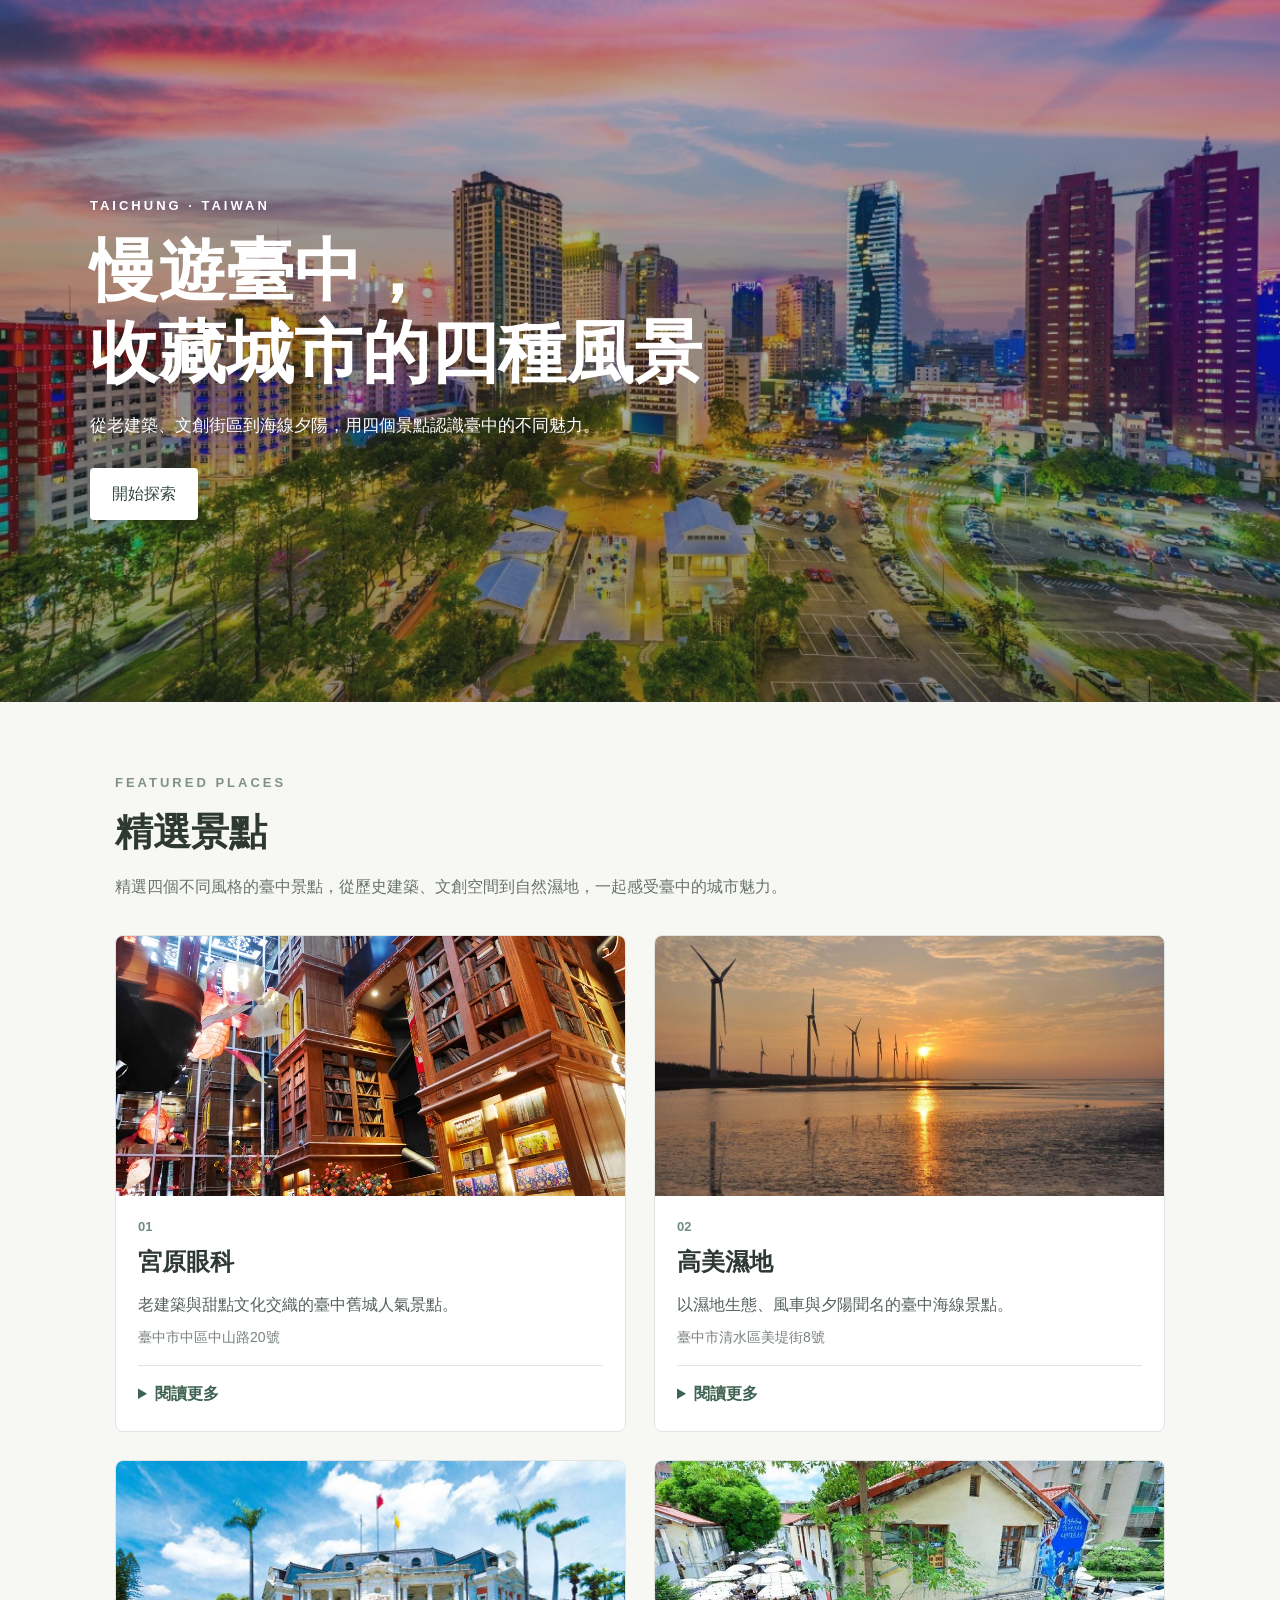
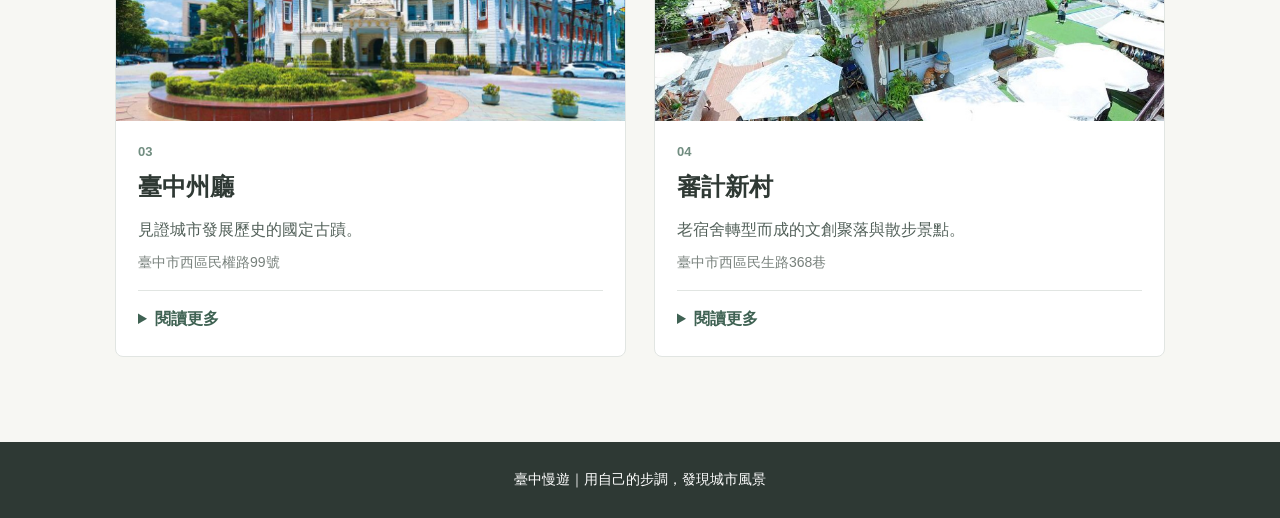
==== index.html @ 622bd6ea "Add files via upload" ====
<!DOCTYPE html>
<html lang="zh-Hant">
<head>
  <meta charset="UTF-8">
  <meta name="viewport" content="width=device-width, initial-scale=1.0">
  <title>臺中慢遊｜臺中景點推薦</title>
  <link rel="stylesheet" href="style.css">
</head>
<body>
  <header class="hero">
    <div class="hero-content">
      <p class="eyebrow">TAICHUNG · TAIWAN</p>
      <h1>慢遊臺中，<br>收藏城市的四種風景</h1>
      <p class="hero-text">從老建築、文創街區到海線夕陽，用四個景點認識臺中的不同魅力。</p>
      <a class="hero-button" href="#places">開始探索</a>
    </div>
  </header>

  <main id="places" class="container">
    <p class="section-en">FEATURED PLACES</p>
    <h2>精選景點</h2>
    <p class="intro">精選四個不同風格的臺中景點，從歷史建築、文創空間到自然濕地，一起感受臺中的城市魅力。</p>

    <section class="cards">
      <!-- 卡片 1 -->
      <article class="card">
        <div class="image-frame">
          <img src="images/01.jpeg" alt="宮原眼科室內空間">
        </div>
        <div class="card-content">
          <p class="card-number">01</p>
          <h3>宮原眼科</h3>
          <p class="card-lead">老建築與甜點文化交織的臺中舊城人氣景點。</p>
          <p class="address">臺中市中區中山路20號</p>
          <details>
            <summary>閱讀更多</summary>
            <p>宮原眼科鄰近臺中火車站，前身為眼科診所。修復後成為結合歷史建築、甜點與伴手禮的特色空間。挑高書櫃與復古設計也讓這裡成為舊城區熱門的拍照景點。</p>
          </details>
        </div>
      </article>

      <!-- 卡片 2 -->
      <article class="card">
        <div class="image-frame">
          <img src="images/02.jpeg" alt="高美濕地夕陽">
        </div>
        <div class="card-content">
          <p class="card-number">02</p>
          <h3>高美濕地</h3>
          <p class="card-lead">以濕地生態、風車與夕陽聞名的臺中海線景點。</p>
          <p class="address">臺中市清水區美堤街8號</p>
          <details>
            <summary>閱讀更多</summary>
            <p>高美濕地擁有豐富的濕地生態與開闊景觀，木棧道可以讓遊客近距離觀察自然環境。傍晚時的夕陽、天空倒影與風力發電機，是高美濕地最具代表性的風景。</p>
          </details>
        </div>
      </article>

      <!-- 卡片 3 -->
      <article class="card">
        <div class="image-frame">
          <img src="images/03.jpeg" alt="臺中州廳建築正面">
        </div>
        <div class="card-content">
          <p class="card-number">03</p>
          <h3>臺中州廳</h3>
          <p class="card-lead">見證城市發展歷史的國定古蹟。</p>
          <p class="address">臺中市西區民權路99號</p>
          <details>
            <summary>閱讀更多</summary>
            <p>臺中州廳位於臺中市西區，原為日治時期的重要官署建築，現為國定古蹟。建築外觀具有鮮明的歷史特色，是認識臺中城市發展與近代建築的重要景點。</p>
          </details>
        </div>
      </article>

      <!-- 卡片 4 -->
      <article class="card">
        <div class="image-frame">
          <img src="images/04.jpeg" alt="審計新村文創園區">
        </div>
        <div class="card-content">
          <p class="card-number">04</p>
          <h3>審計新村</h3>
          <p class="card-lead">老宿舍轉型而成的文創聚落與散步景點。</p>
          <p class="address">臺中市西區民生路368巷</p>
          <details>
            <summary>閱讀更多</summary>
            <p>審計新村原為政府宿舍，活化後成為青年創業與文創空間。園區保留老宿舍的特色，也有許多小店、市集與創意品牌，很適合散步、拍照與感受臺中的年輕文化。</p>
          </details>
        </div>
      </article>
    </section>
  </main>

  <footer>臺中慢遊｜用自己的步調，發現城市風景</footer>
</body>
</html>
---- style.css ----
* {
  box-sizing: border-box;
}

html {
  scroll-behavior: smooth;
}

body {
  margin: 0;
  font-family: Arial, "Noto Sans TC", "PingFang TC", sans-serif;
  color: #2f3934;
  background-color: #f7f7f3;
  line-height: 1.7;
}

/* Hero Section */
.hero {
  min-height: 78vh;
  background-image: linear-gradient(rgba(25, 42, 38, 0.28), rgba(25, 42, 38, 0.48)), url("images/hero.jpeg");
  background-size: cover;
  background-position: center;
  display: flex;
  align-items: center;
}

.hero-content {
  width: 88%;
  max-width: 1100px;
  margin: 0 auto;
  color: white;
}

.eyebrow,
.section-en {
  font-size: 13px;
  letter-spacing: 3px;
  font-weight: bold;
}

.hero h1 {
  max-width: 760px;
  margin: 12px 0 18px;
  font-size: 68px;
  line-height: 1.2;
}

.hero-text {
  margin-bottom: 28px;
  font-size: 17px;
}

.hero-button {
  display: inline-block;
  padding: 12px 22px;
  background-color: white;
  color: #354a41;
  text-decoration: none;
  border-radius: 4px;
}

/* 景點區 */
.container {
  width: 88%;
  max-width: 1050px;
  margin: 0 auto;
  padding: 70px 0 85px;
}

.section-en {
  margin: 0;
  color: #809187;
}

h2 {
  margin: 6px 0 8px;
  font-size: 38px;
}

.intro {
  max-width: 700px;
  margin: 0 0 35px;
  color: #69736d;
}

.cards {
  display: grid;
  grid-template-columns: 1fr 1fr;
  gap: 28px;
  align-items: start;
}

.card {
  background-color: white;
  border: 1px solid #e1e5e2;
  border-radius: 8px;
  overflow: hidden;
}

/* 4張照片全部使用完全相同的固定框 */
.image-frame {
  width: 100%;
  height: 260px;
  overflow: hidden;
  background-color: #e9ece9;
}

.image-frame img {
  display: block;
  width: 100%;
  height: 100%;
  object-fit: cover;
  object-position: center;
  transition: opacity 0.3s ease;
}

.image-frame img:hover {
  opacity: 0.65;
}

.card-content {
  padding: 20px 22px 24px;
}

.card-number {
  margin: 0;
  color: #718d80;
  font-size: 13px;
  font-weight: bold;
}

.card h3 {
  margin: 4px 0 8px;
  font-size: 24px;
}

.card-lead {
  margin: 0 0 8px;
  color: #53615a;
}

.address {
  margin: 0 0 15px;
  color: #78817c;
  font-size: 14px;
}

details {
  padding-top: 14px;
  border-top: 1px solid #e1e5e2;
}

summary {
  cursor: pointer;
  color: #3f6253;
  font-weight: bold;
}

details p {
  margin-bottom: 0;
  color: #56625c;
}

footer {
  padding: 26px 20px;
  background-color: #2e3934;
  color: white;
  text-align: center;
  font-size: 14px;
}

/* 手機版 */
@media (max-width: 760px) {
  .hero {
    min-height: 68vh;
  }

  .hero h1 {
    font-size: 43px;
  }

  .cards {
    grid-template-columns: 1fr;
  }

  .image-frame {
    height: 235px;
  }
}
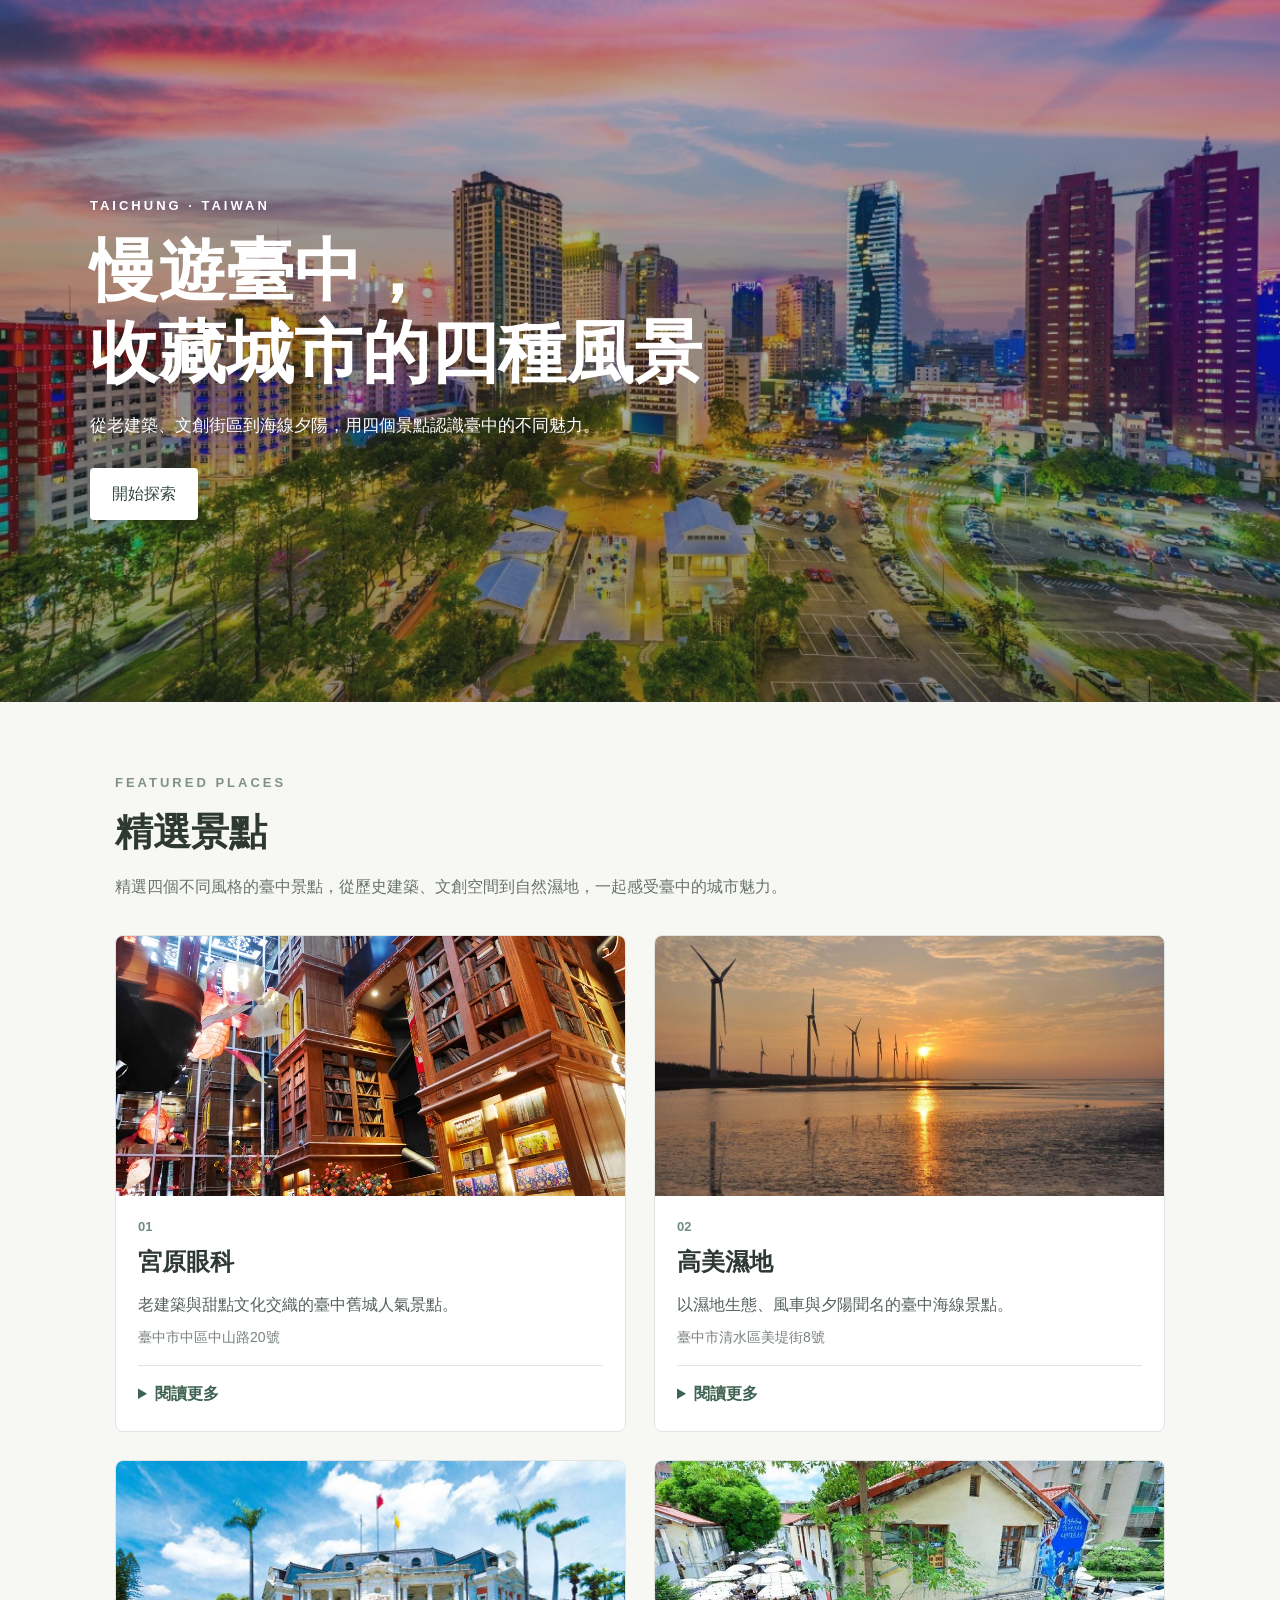
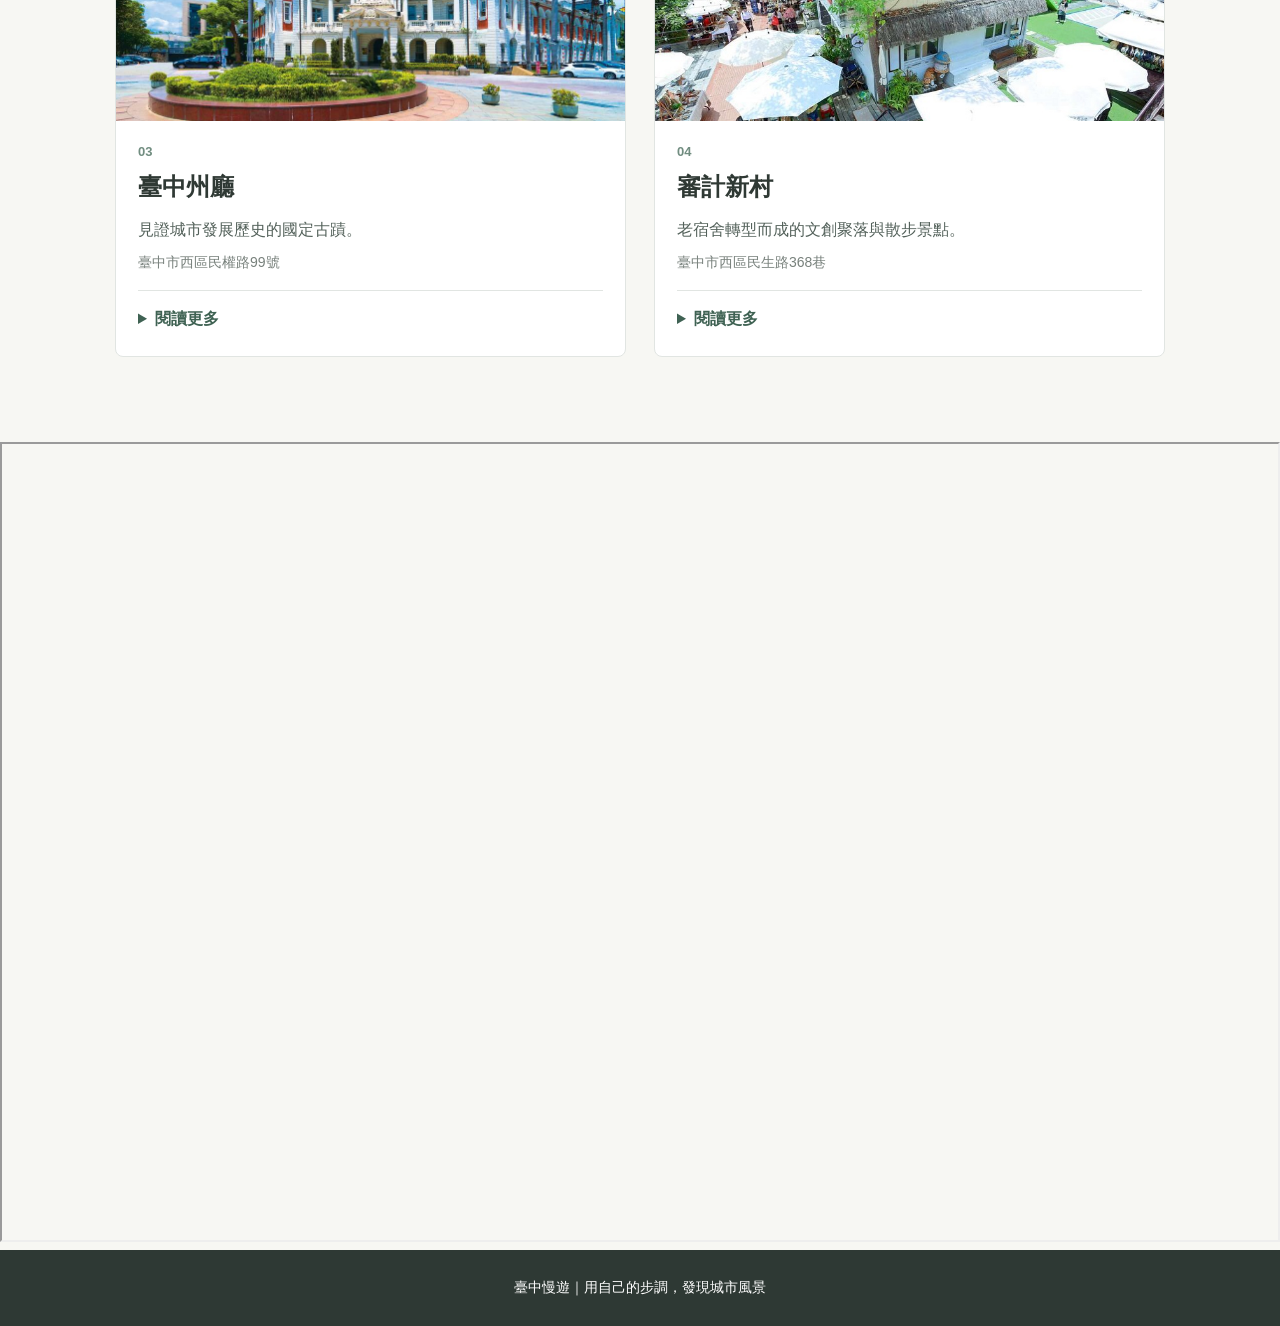
==== commit a08db724: "Add files via upload" ====
--- a/index.html
+++ b/index.html
@@ -92,6 +92,11 @@
     </section>
   </main>
 
+
+
+<iframe src="https://www.google.com/maps/d/embed?mid=1chh3E4mz_2lqcFlJhbH082rQ1S04GFw&ehbc=2E312F" width="100%" height="800px"></iframe>
+
+
   <footer>臺中慢遊｜用自己的步調，發現城市風景</footer>
 </body>
 </html>
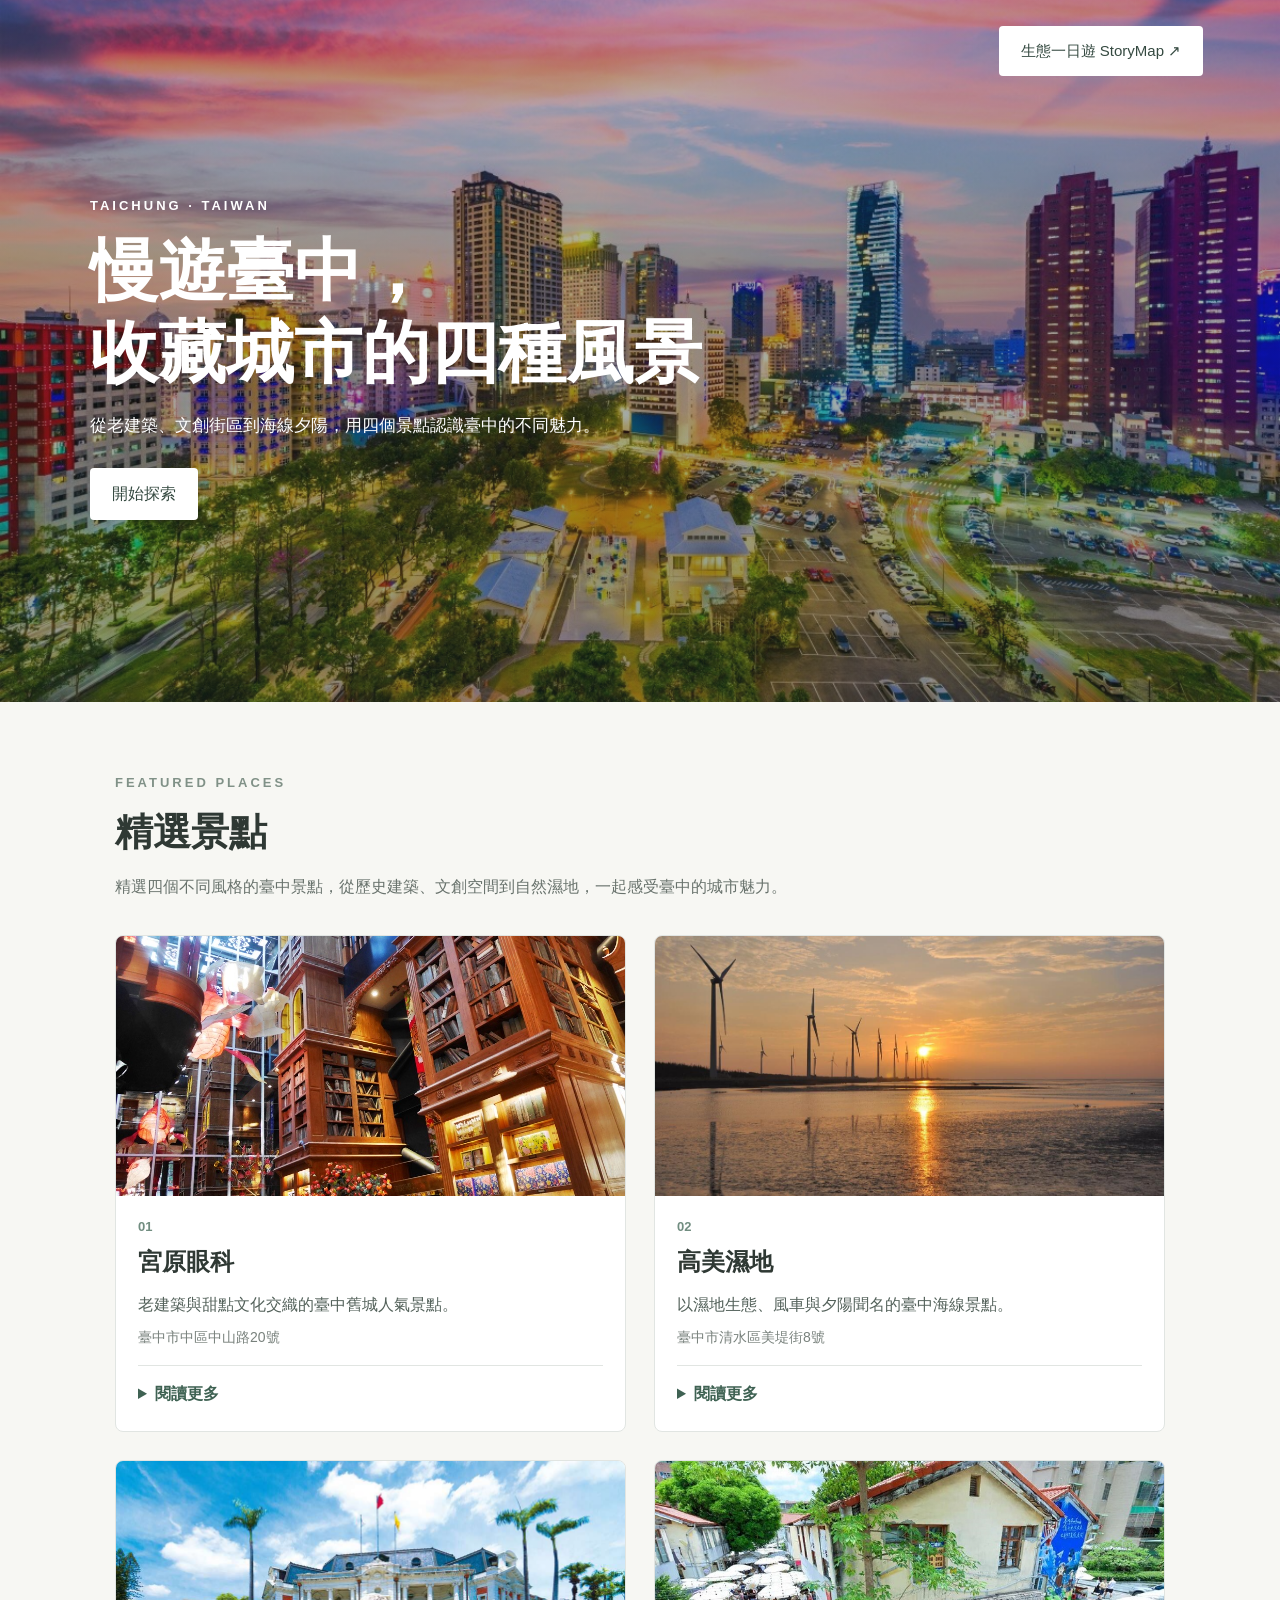
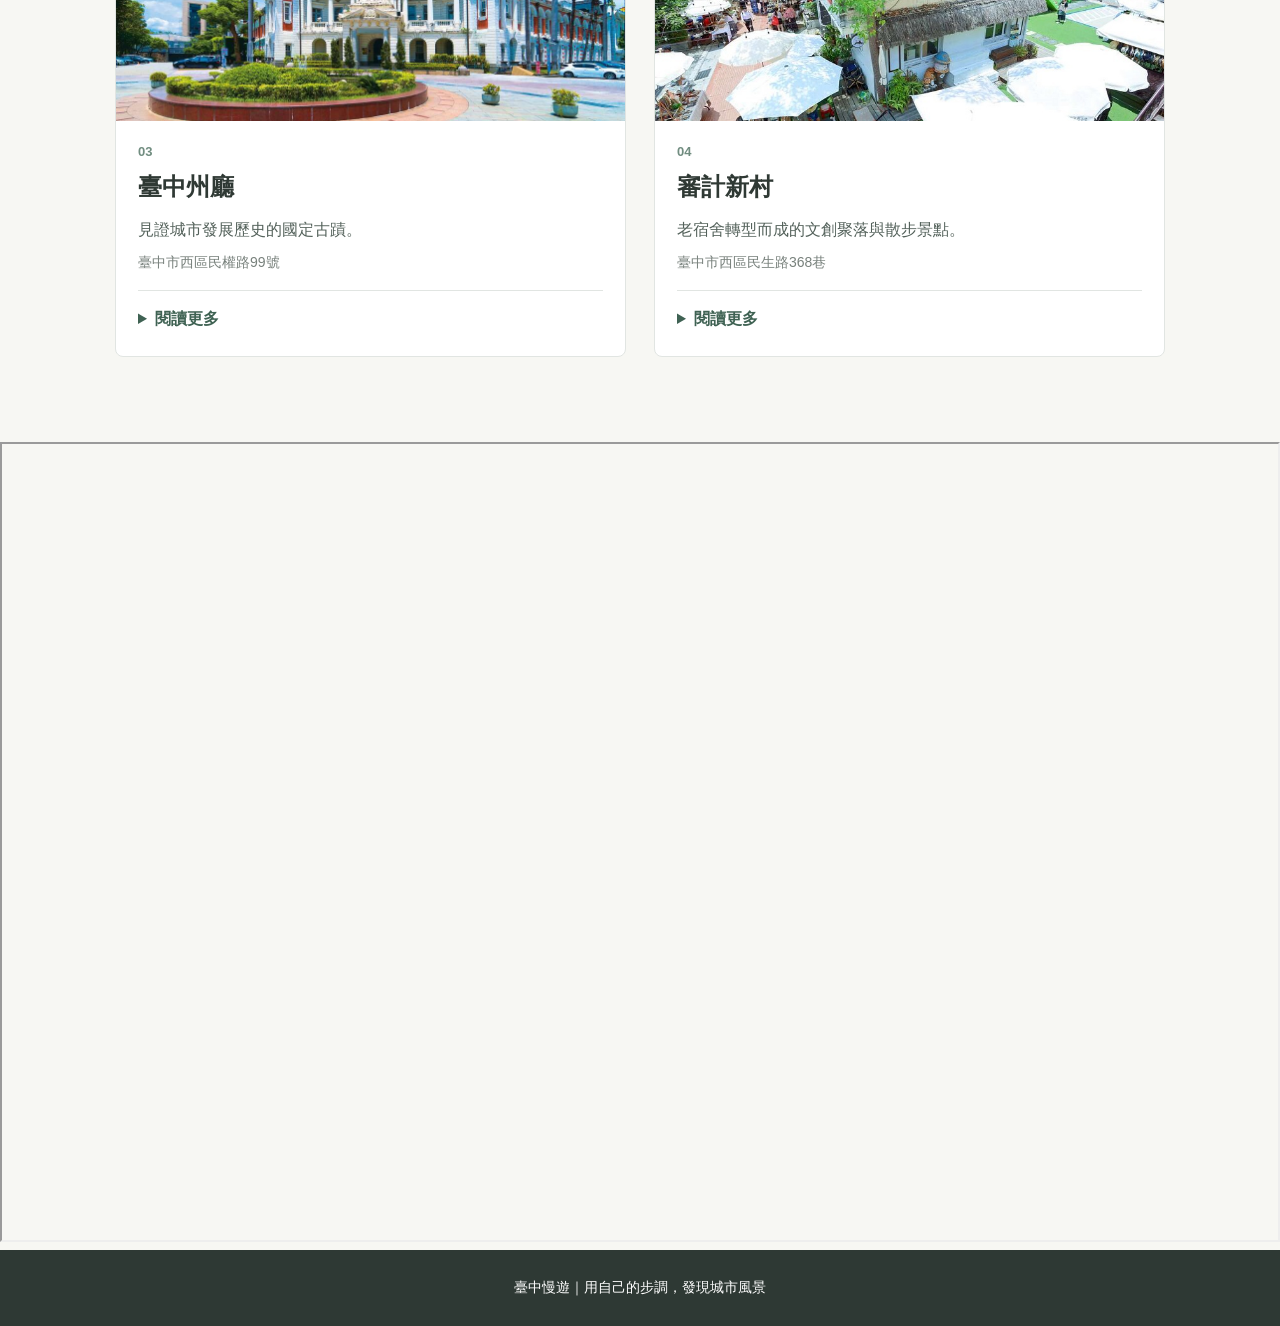
==== commit 842e0f82: "Add files via upload" ====
--- a/index.html
+++ b/index.html
@@ -8,6 +8,7 @@
 </head>
 <body>
   <header class="hero">
+    <a class="hero-button storymap-link" href="https://uploads.knightlab.com/storymapjs/3818884c1198da30aaf04002be730501/tai-zhong-sheng-tai-yi-ri-you/draft.html" id="open-storymap" aria-haspopup="dialog">生態一日遊 StoryMap ↗</a>
     <div class="hero-content">
       <p class="eyebrow">TAICHUNG · TAIWAN</p>
       <h1>慢遊臺中，<br>收藏城市的四種風景</h1>
@@ -98,5 +99,61 @@
 
 
   <footer>臺中慢遊｜用自己的步調，發現城市風景</footer>
+
+  <!-- 生態一日遊 StoryMap 彈出視窗 -->
+  <div class="storymap-modal" id="storymap-modal" role="dialog" aria-modal="true" aria-label="臺中生態一日遊 StoryMap" hidden>
+    <div class="storymap-backdrop" id="storymap-backdrop"></div>
+    <div class="storymap-panel">
+      <div class="storymap-header">
+        <h2>臺中生態一日遊 StoryMap</h2>
+        <button type="button" class="storymap-close" id="close-storymap" aria-label="關閉 StoryMap">✕ 關閉</button>
+      </div>
+      <iframe
+        id="storymap-frame"
+        title="臺中生態一日遊 StoryMap"
+        data-src="https://uploads.knightlab.com/storymapjs/3818884c1198da30aaf04002be730501/tai-zhong-sheng-tai-yi-ri-you/draft.html"
+        width="100%"
+        height="800"
+        frameborder="0"
+        allowfullscreen></iframe>
+    </div>
+  </div>
+  <script>
+    (() => {
+      const openLink = document.getElementById('open-storymap');
+      const modal = document.getElementById('storymap-modal');
+      const closeButton = document.getElementById('close-storymap');
+      const backdrop = document.getElementById('storymap-backdrop');
+      const frame = document.getElementById('storymap-frame');
+      let previousFocus = null;
+
+      function openModal(event) {
+        event.preventDefault();
+        previousFocus = document.activeElement;
+        if (!frame.src) frame.src = frame.dataset.src;
+        modal.hidden = false;
+        document.body.classList.add('storymap-open');
+        closeButton.focus();
+      }
+
+      function closeModal() {
+        modal.hidden = true;
+        document.body.classList.remove('storymap-open');
+        if (previousFocus) previousFocus.focus();
+      }
+
+      openLink.addEventListener('click', openModal);
+      closeButton.addEventListener('click', closeModal);
+      backdrop.addEventListener('click', closeModal);
+      document.addEventListener('keydown', (event) => {
+        if (modal.hidden) return;
+        if (event.key === 'Escape') closeModal();
+        if (event.key === 'Tab' && document.activeElement === closeButton && event.shiftKey) {
+          event.preventDefault();
+          closeButton.focus();
+        }
+      });
+    })();
+  </script>
 </body>
 </html>
--- a/style.css
+++ b/style.css
@@ -187,3 +187,45 @@
     height: 235px;
   }
 }
+
+
+/* StoryMap 右上角連結：沿用原本 .hero-button 樣式 */
+.hero { position: relative; }
+.storymap-link {
+  position: absolute;
+  top: 26px;
+  right: max(22px, 6%);
+  z-index: 2;
+  font-size: 15px;
+}
+.storymap-link:hover, .storymap-link:focus-visible { background-color: #eef2ef; }
+
+/* StoryMap 彈出視窗 */
+.storymap-open { overflow: hidden; }
+.storymap-modal[hidden] { display: none; }
+.storymap-modal { position: fixed; inset: 0; z-index: 1000; display: grid; place-items: center; padding: 22px; }
+.storymap-backdrop { position: absolute; inset: 0; background: rgba(15, 29, 24, 0.76); }
+.storymap-panel {
+  position: relative;
+  width: min(1200px, 100%);
+  height: min(90vh, 900px);
+  background: #fff;
+  border-radius: 8px;
+  overflow: hidden;
+  display: flex;
+  flex-direction: column;
+  box-shadow: 0 16px 60px rgba(0, 0, 0, 0.28);
+}
+.storymap-header { display: flex; align-items: center; justify-content: space-between; gap: 12px; padding: 12px 20px; background: #f7f7f3; }
+.storymap-header h2 { margin: 0; font-size: 19px; color: #354a41; }
+.storymap-close { cursor: pointer; border: 0; border-radius: 4px; background: #354a41; color: white; font: inherit; padding: 8px 14px; white-space: nowrap; }
+.storymap-close:hover, .storymap-close:focus-visible { background: #4e6b5d; }
+.storymap-panel iframe { display: block; flex: 1; min-height: 0; border: 0; }
+@media (max-width: 760px) {
+  .storymap-link { top: 14px; right: 14px; padding: 9px 12px; font-size: 13px; }
+  .storymap-modal { padding: 8px; }
+  .storymap-panel { height: 94dvh; }
+  .storymap-header { padding: 10px 12px; }
+  .storymap-header h2 { font-size: 15px; }
+  .storymap-close { padding: 6px 9px; font-size: 13px; }
+}
